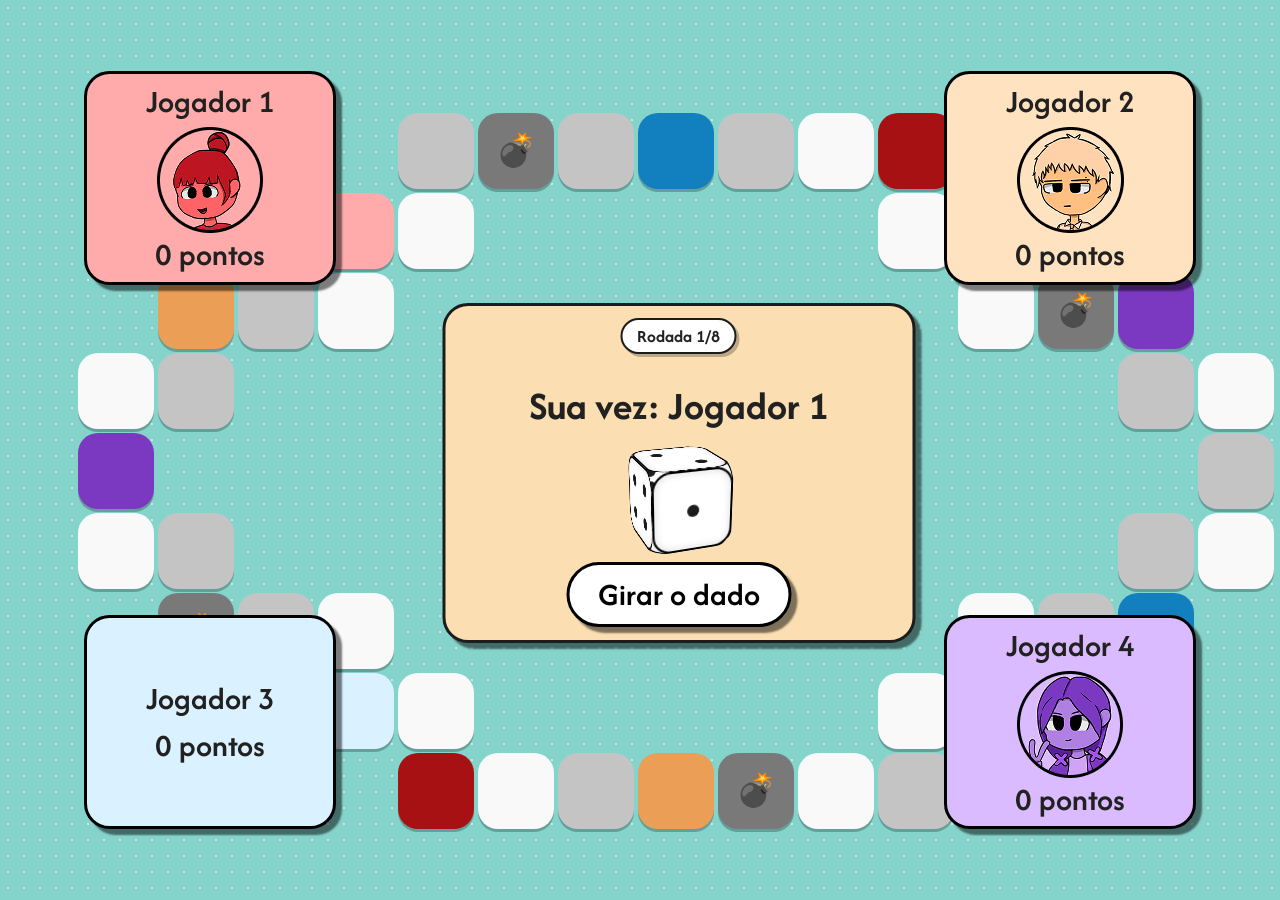
==== pages/tabuleiro.html @ 04c4afb8 "Add files via upload" ====
<!DOCTYPE html>
<html lang="en">

<head>
    <meta charset="UTF-8">
    <meta name="viewport" content="width=device-width, initial-scale=1.0">
    <title>Math Party - Jogo </title>
    <link rel="preconnect" href="https://fonts.googleapis.com">
    <link rel="preconnect" href="https://fonts.gstatic.com" crossorigin>
    <link
        href="https://fonts.googleapis.com/css2?family=Afacad+Flux:wght@100..1000&family=Sour+Gummy:ital,wght@0,100..900;1,100..900&display=swap"
        rel="stylesheet">
    <link rel="stylesheet" href="../style/tabuleiro.css">


</head>

<body>
        <div class="board" id="board">
        <div class="center" id="center">
            <p id="rodadaTexto">Rodada 1/8</p>
            <h2 id="turnoTexto">Sua vez: Jogador 1</h2>

            <div class="dice-scene">
                <div class="dice-tilt">
                    <div class="dice" id="dice">
                        <div class="face face-1">
                            <div class="pip mc"></div>
                        </div>
                        <div class="face face-2">
                            <div class="pip tl"></div>
                            <div class="pip br"></div>
                        </div>
                        <div class="face face-3">
                            <div class="pip tl"></div>
                            <div class="pip mc"></div>
                            <div class="pip br"></div>
                        </div>
                        <div class="face face-4">
                            <div class="pip tl"></div>
                            <div class="pip tr"></div>
                            <div class="pip bl"></div>
                            <div class="pip br"></div>
                        </div>
                        <div class="face face-5">
                            <div class="pip tl"></div>
                            <div class="pip tr"></div>
                            <div class="pip mc"></div>
                            <div class="pip bl"></div>
                            <div class="pip br"></div>
                        </div>
                        <div class="face face-6">
                            <div class="pip tl"></div>
                            <div class="pip tr"></div>
                            <div class="pip ml"></div>
                            <div class="pip mr"></div>
                            <div class="pip bl"></div>
                            <div class="pip br"></div>
                        </div>
                    </div>
                </div>
            </div>

            <button id="rollBtn">Girar o dado</button>
        </div>
    </div>


    <div class="player-card p1">
        <span class="name">Jogador 1</span>
        <img src="../images/adicaoExpressao.png" alt="">
        <span class="score">0 pontos</span>
    </div>

    <div class="player-card p2">
        <span class="name">Jogador 2</span>
        <img src="../images/divisaoExpressao.png" alt="">
        <span class="score">0 pontos</span>
    </div>

    <div class="player-card p3">
        <span class="name">Jogador 3</span>
        <img src="../images/subtracaoExpressao.png" alt="">
        <span class="score">0 pontos</span>
    </div>

    <div class="player-card p4">
        <span class="name">Jogador 4</span>
        <img src="../images/multiplicacaoExpressao.png" alt="">
        <span class="score">0 pontos</span>
    </div>

    <div class="pergunta-overlay" id="perguntaOverlay">
        <div class="pergunta-card">
            <div class="pergunta-header">
                <div class="pergunta-timer">
                    <span class="pergunta-timer-icone">⏱</span>
                    <span id="perguntaTimer">60</span>s
                </div>
                <h2 class="pergunta-titulo">Pergunta:</h2>
                <img class="pergunta-avatar" id="perguntaAvatar" src="" alt="Avatar do jogador">
            </div>

            <div class="pergunta-nivel-badge" id="perguntaNivelBadge"></div>

            <div class="pergunta-corpo">
                <div class="pergunta-imagem-wrap" id="perguntaImagemWrap">
                    <img class="pergunta-imagem" id="perguntaImagem" alt="Imagem de apoio da pergunta">
                </div>
                <p id="perguntaTexto"></p>
            </div>

            <div class="pergunta-opcoes" id="perguntaOpcoes"></div>

            <p class="pergunta-resultado" id="perguntaResultado"></p>

            <div class="pergunta-rodape" id="perguntaRodape"></div>
        </div>
    </div>

    <div class="decisao-overlay" id="decisaoOverlay">
        <div class="decisao-card">
            <span class="decisao-icone">💣</span>
            <h2 class="decisao-titulo">DESAFIO!</h2>
            <p class="decisao-tema">Tema da pergunta:<br><strong id="decisaoTema">—</strong></p>
            <p class="decisao-info" id="decisaoInfo"></p>
            <div class="decisao-opcoes">
                <button type="button" class="decisao-btn aceitar" id="btnAceitarDesafio">Aceitar desafio</button>
                <button type="button" class="decisao-btn transferir" id="btnTransferirDesafio">Transferir desafio</button>
            </div>
        </div>
    </div>

    <div class="decisao-overlay" id="transferOverlay">
        <div class="decisao-card">
            <h2 class="decisao-titulo transfer-titulo">Escolha um jogador para transferir o desafio</h2>
            <p class="decisao-info" id="transferInfoTexto"></p>
            <div class="transfer-lista" id="transferLista"></div>
        </div>
    </div>

    <div class="resultado-overlay" id="resultadoOverlay">
        <div class="resultado-card">
            <div class="resultado-header-badge" id="resultadoHeader">Resultado da pergunta</div>
            <h2 class="resultado-titulo">Resultado</h2>
            <div class="resultado-linhas" id="resultadoLinhas"></div>
            <div class="resultado-botoes">
                <button type="button" class="resultado-btn" id="btnExplicacao">Explicação</button>
                <button type="button" class="resultado-btn principal" id="btnAvancar">Avançar</button>
            </div>
        </div>
    </div>

    <div class="explicacao-overlay" id="explicacaoOverlay">
        <div class="explicacao-topo">
            <span class="explicacao-label">explicação</span>
            <button type="button" class="explicacao-voltar" id="btnFecharExplicacao" aria-label="Voltar">◀</button>
        </div>

        <div class="explicacao-conteudo">
            <h2 class="explicacao-titulo">Explicação</h2>

            <div class="explicacao-card">
                <p class="explicacao-secao-titulo">Pergunta:</p>
                <p class="explicacao-pergunta" id="explicacaoPergunta"></p>

                <div class="explicacao-opcoes" id="explicacaoOpcoes"></div>

                <p class="explicacao-secao-titulo">Solução:</p>
                <p class="explicacao-solucao" id="explicacaoTexto"></p>

                <p class="explicacao-meta" id="explicacaoReferencia"></p>
            </div>
        </div>
    </div>

    <script type="module" src="../script/tabuleiro.js"></script>
</body>
</html>
---- style/tabuleiro.css ----
* {
    padding: 0;
    margin: 0;
    box-sizing: border-box;
    font-family: "Afacad Flux";
}

:root {
    --background-color: #85d4cc;
    --gray-color: #e0e0e0;
    --font-color: #212121;
    --white-color: #ffffff;
    --black-color: #000000;
    --background-tabuleiro: #f9f9f9;

    --purple-color: #7B39C2;
    --purple2-color: #A055E2;
    --ligth-purple-color: #AF7FE2;
    --ligth-purple2-color: #D0A3F7;

    --red-color: #840707;
    --red2-color: #A81113;
    --ligth-red-color: #C92639;
    --ligth-red2-color: #FF6366;

    --blue-color: #0A5184;
    --blue2-color: #127FBE;
    --ligth-blue-color: #4F9BC1;
    --ligth-blue2-color: #7BD0FF;

    --orange-color: #CE8852;
    --orange2-color: #EB9E55;
    --ligth-orange-color: #FFBF83;
    --ligth-orange2-color: #FFD1A9;

    --green-color: #2F8F5B;
    --green2-color: #3FAE72;
    --ligth-green-color: #6FCB9A;
    --ligth-green2-color: #A6E4C2;

    --yellow-color: #C99A1F;
    --yellow2-color: #E0B62E;
    --ligth-yellow-color: #F0CE5E;
    --ligth-yellow2-color: #F7E29B;

    --tema-red-color: #B5402E;
    --tema-red2-color: #D1543F;
    --ligth-tema-red-color: #E48266;
    --ligth-tema-red2-color: #F0AF9B;

    --card1-bg: #FFABAB;
    --card2-bg: #FFE2C0;
    --card3-bg: #DAF2FF;
    --card4-bg: #DABBFF;

    --teal-color: #C4C4C4;
    --teal-light-color: #F9F9F9;
    --bomb-color: #797979;

}

body {
    font-family: 'Afacad Flux', sans-serif;
    min-height: 100vh;
    display: flex;
    align-items: center;
    justify-content: center;
    padding: clamp(1rem, 4vw, 2rem);
    background-color: var(--background-color);
    background-image: radial-gradient(circle, var(--gray-color) 0.060rem, rgba(0, 0, 0, 0) 0.060rem);
    background-size: 1rem 1rem;
    color: var(--font-color);
}

.board {
    position: relative;
    width: 1125px;
    height: 675px;
}

.center {
    position: absolute;
    left: 601px;
    right: 601px;
    top: 360px;
    bottom: 360px;
    transform: translate(-50%, -50%);
    width: 473px;
    height: 340px;
    background: #fbdfb3;
    border: 3px solid #1c1c1c;
    border-radius: clamp(12px, 2vw, 30px);
    box-shadow: 6px 6px 2px 0 rgba(0, 0, 0, 0.50);
    transition: background 0.3s ease;
    display: flex;
    flex-direction: column;
    justify-content: center;
    align-items: center;
    gap: 25px;
}

#turnoTexto {
    font-size: 2.5rem;
}

#rodadaTexto {
    font-size: 1.1rem;
    font-weight: 700;
    background: var(--white-color);
    border: 2px solid #1c1c1c;
    border-radius: 999px;
    padding: 0.25rem 0.9rem;
    box-shadow: 3px 3px 0 rgba(0, 0, 0, 0.25);
    margin: 0;
}


.dice-scene {
    width: 80px;
    height: 80px;
    perspective: 500px;
}

.dice-tilt {
    width: 100%;
    height: 100%;
    transform-style: preserve-3d;
    transform: rotateX(-20deg) rotateY(20deg);
}

.dice {
    width: 80px;
    height: 80px;
    position: relative;
    transform-style: preserve-3d;
    transform: rotateX(0deg) rotateY(0deg);
    transition: transform 1.1s cubic-bezier(.34, 1.56, .64, 1);
}

.face {
    position: absolute;
    width: 80px;
    height: 80px;
    background: #fff;
    border: 2px solid #000;
    border-radius: 18px;
    box-shadow: inset 0 0 8px rgba(0, 0, 0, 0.15);
    display: grid;
    grid-template-columns: repeat(3, 1fr);
    grid-template-rows: repeat(3, 1fr);
    padding: 12px;
}

.face-1 {
    transform: rotateY(0deg) translateZ(40px);
}

.face-6 {
    transform: rotateY(180deg) translateZ(40px);
}

.face-3 {
    transform: rotateY(90deg) translateZ(40px);
}

.face-4 {
    transform: rotateY(-90deg) translateZ(40px);
}

.face-2 {
    transform: rotateX(90deg) translateZ(40px);
}

.face-5 {
    transform: rotateX(-90deg) translateZ(40px);
}

.pip {
    width: 12px;
    height: 12px;
    border-radius: 50%;
    background: #1c1c1c;
    justify-self: center;
    align-self: center;
}

.tl {
    grid-column: 1;
    grid-row: 1;
}

.tr {
    grid-column: 3;
    grid-row: 1;
}

.ml {
    grid-column: 1;
    grid-row: 2;
}

.mc {
    grid-column: 2;
    grid-row: 2;
}

.mr {
    grid-column: 3;
    grid-row: 2;
}

.bl {
    grid-column: 1;
    grid-row: 3;
}

.br {
    grid-column: 3;
    grid-row: 3;
}

#rollBtn {
    width: 225px;
    height: 65px;
    font-size: 2rem;
    font-weight: 600;
    border: 3px solid #000;
    border-radius: 999px;
    background: var(--white-color);
    box-shadow: 6px 6px 2px 0 rgba(0, 0, 0, 0.50);
    cursor: pointer;
    transition: transform 0.1s ease, box-shadow 0.1s ease;
}

#rollBtn:hover:not(:disabled) {
    transform: translateY(-2px);
}

#rollBtn:active:not(:disabled) {
    transform: translateY(2px);
    box-shadow: 0 2px 0 rgba(0, 0, 0, 0.35);
}

#rollBtn:disabled {
    background: var(--gray-color);
    color: #777;
    cursor: not-allowed;
    box-shadow: 0 5px 0 rgba(0, 0, 0, 0.15);
}

.player-card {
    position: absolute;
    width: 252px;
    height: 214px;
    border: 3px solid #000;
    border-radius: clamp(12px, 2vw, 30px);
    box-shadow: 6px 6px 2px 0 rgba(0, 0, 0, 0.50);
    display: flex;
    flex-direction: column;
    align-items: center;
    justify-content: center;
    text-align: center;
}

.player-card.p1 {
    top: 71px;
    left: 84px;
    background: var(--card1-bg);
}

.player-card.p2 {
    top: 71px;
    right: 84px;
    background: var(--card2-bg);
}

.player-card.p3 {
    bottom: 71px;
    left: 84px;
    background: var(--card3-bg);
}

.player-card.p4 {
    bottom: 71px;
    right: 84px;
    background: var(--card4-bg);
}

.player-card .name {
    font-weight: 600;
    font-size: 2rem;
    margin-bottom: 4px;
}


.player-card .score {
    font-weight: 600;
    font-size: 2rem;
}

.player-card.bloqueado {
    opacity: 0.35;
    filter: grayscale(1);
    pointer-events: none;
}

.player-token {
    position: absolute;
    width: 45px;
    height: auto;
    z-index: 10;
    transition: left 0.4s ease, top 0.4s ease, width 0.3s ease;
    filter: drop-shadow(0 2px 4px rgba(0, 0, 0, 0.35));
    pointer-events: none;
}

.crown {
    position: absolute;
    top: -16px;
    left: 10px;
    font-size: 20px;
}

.tile {
    position: absolute;
    width: 75px;
    height: 75px;
    background: #ffffff;
    border-radius: clamp(12px, 2vw, 20px);
    box-shadow: 0 3px 0 rgba(0, 0, 0, 0.25);
    transition: filter 0.15s ease;
}

.tile.pink {
    background: var( --card1-bg);
}

.tile.orange {
    background: var(--card2-bg);
}

.tile.blue {
    background: var(--card3-bg);
}

.tile.purple {
    background: var(--ligth-purple2-color);
}

.tile.teal {
    background: var(--teal-color);
}

.tile.teal-claro {
    background: var(--teal-light-color);
}

.tile.vermelho {
    background: var(--red2-color);
}

.tile.azul2 {
    background: var(--blue2-color);
}

.tile.laranja2 {
    background: var(--orange2-color);
}

.tile.roxo2 {
    background: var(--purple-color);
}

.tile.bomba {
    background: var(--bomb-color);
    display: flex;
    align-items: center;
    justify-content: center;
}

.tile.bomba::after {
    content: "💣";
    font-size: 2rem;
    line-height: 1;
}

/* ---- Modal de pergunta ---- */
.pergunta-overlay {
    position: fixed;
    inset: 0;
    background: rgba(0, 0, 0, 0.55);
    display: none;
    align-items: center;
    justify-content: center;
    z-index: 100;
    padding: 1.5rem;
}

.pergunta-overlay.ativo {
    display: flex;
}

.pergunta-card {
    width: min(700px, 100%);
    background: #fbdfb3;
    border: 3px solid #1c1c1c;
    border-radius: clamp(12px, 2vw, 30px);
    box-shadow: 8px 8px 2px 0 rgba(0, 0, 0, 0.50);
    padding: 1.75rem 2rem;
    display: flex;
    flex-direction: column;
    gap: 1.25rem;
}

.pergunta-header {
    display: flex;
    align-items: center;
    justify-content: space-between;
}

.pergunta-timer {
    display: flex;
    align-items: center;
    gap: 6px;
    font-weight: 600;
    font-size: 1.2rem;
}

.pergunta-timer-icone {
    font-size: 1.2rem;
}

.pergunta-titulo {
    font-size: 2rem;
}

.pergunta-avatar {
    width: 56px;
    height: 56px;
    border-radius: 50%;
    border: 2px solid #1c1c1c;
    object-fit: cover;
    background: var(--white-color);
}

.pergunta-corpo {
    background: var(--white-color);
    border: 3px solid #1c1c1c;
    border-radius: clamp(10px, 1.5vw, 20px);
    box-shadow: 4px 4px 0 rgba(0, 0, 0, 0.25);
    padding: 1.5rem;
    min-height: 110px;
    display: flex;
    flex-direction: column;
    align-items: center;
    justify-content: center;
    gap: 1rem;
}

.pergunta-imagem-wrap {
    display: none;
    width: 100%;
    justify-content: center;
}

.pergunta-imagem-wrap.visivel {
    display: flex;
}

.pergunta-imagem {
    max-width: 100%;
    max-height: 260px;
    border: 2px solid #1c1c1c;
    border-radius: clamp(8px, 1vw, 14px);
    box-shadow: 3px 3px 0 rgba(0, 0, 0, 0.2);
    object-fit: contain;
    background: var(--white-color);
}

.pergunta-corpo p {
    font-size: 1.3rem;
    font-weight: 600;
    text-align: center;
    line-height: 1.4;
}

.pergunta-opcoes {
    display: flex;
    gap: 1rem;
    flex-wrap: wrap;
    justify-content: center;
}

.pergunta-opcao {
    flex: 1 1 160px;
    min-width: 140px;
    padding: 1rem;
    font-size: 1.3rem;
    font-weight: 700;
    text-align: center;
    background: var(--white-color);
    border: 3px solid #1c1c1c;
    border-radius: 999px;
    box-shadow: 4px 4px 0 rgba(0, 0, 0, 0.35);
    cursor: pointer;
    transition: transform 0.1s ease, box-shadow 0.1s ease;
}

.pergunta-opcao:hover:not(:disabled) {
    transform: translateY(-2px);
}

.pergunta-opcao:disabled {
    cursor: not-allowed;
}

.pergunta-opcao.correta {
    background: var(--ligth-green2-color);
    border-color: var(--green-color);
}

.pergunta-opcao.errada {
    background: var(--ligth-red2-color);
    border-color: var(--red-color);
}

.pergunta-rodape {
    font-size: 0.95rem;
    color: #555;
    text-align: left;
}

/* ---- Badge de nível/pontuação (visível dentro do popup de pergunta) ---- */
.pergunta-nivel-badge {
    align-self: center;
    background: var(--white-color);
    border: 2px solid #1c1c1c;
    border-radius: 999px;
    padding: 0.4rem 1rem;
    font-size: 1rem;
    font-weight: 700;
    box-shadow: 3px 3px 0 rgba(0, 0, 0, 0.25);
}

/* ---- Feedback de acerto/erro exibido dentro do popup ---- */
.pergunta-resultado {
    min-height: 1.5rem;
    text-align: center;
    font-size: 1.2rem;
    font-weight: 700;
}

.pergunta-resultado.positivo {
    color: var(--green-color);
}

.pergunta-resultado.negativo {
    color: var(--red2-color);
}

/* ---- Janela de Decisão (casa-bomba) e Janela de Transferência ---- */
.decisao-overlay {
    position: fixed;
    inset: 0;
    background: rgba(0, 0, 0, 0.55);
    display: none;
    align-items: center;
    justify-content: center;
    z-index: 100;
    padding: 1.5rem;
}

.decisao-overlay.ativo {
    display: flex;
}

.decisao-card {
    width: min(480px, 100%);
    background: #fbdfb3;
    border: 3px solid #1c1c1c;
    border-radius: clamp(12px, 2vw, 30px);
    box-shadow: 8px 8px 2px 0 rgba(0, 0, 0, 0.50);
    padding: 2rem 2rem 1.75rem;
    display: flex;
    flex-direction: column;
    align-items: center;
    gap: 1rem;
    text-align: center;
}

.decisao-icone {
    font-size: 2.5rem;
    line-height: 1;
}

.decisao-titulo {
    font-size: 1.8rem;
    font-weight: 700;
}

.decisao-titulo.transfer-titulo {
    font-size: 1.4rem;
}

.decisao-tema {
    font-size: 1.1rem;
    line-height: 1.4;
}

.decisao-tema strong {
    font-size: 1.25rem;
}

.decisao-info {
    font-size: 0.95rem;
    color: #444;
    line-height: 1.4;
}

.decisao-opcoes {
    display: flex;
    gap: 1rem;
    flex-wrap: wrap;
    justify-content: center;
    width: 100%;
    margin-top: 0.25rem;
}

.decisao-btn {
    flex: 1 1 160px;
    min-width: 150px;
    padding: 0.9rem 1rem;
    font-size: 1.1rem;
    font-weight: 700;
    text-align: center;
    background: var(--white-color);
    border: 3px solid #1c1c1c;
    border-radius: 999px;
    box-shadow: 4px 4px 0 rgba(0, 0, 0, 0.35);
    cursor: pointer;
    transition: transform 0.1s ease, box-shadow 0.1s ease;
}

.decisao-btn:hover {
    transform: translateY(-2px);
}

.decisao-btn:active {
    transform: translateY(2px);
    box-shadow: 0 2px 0 rgba(0, 0, 0, 0.35);
}

.decisao-btn.aceitar {
    background: var(--ligth-green2-color);
    border-color: var(--green-color);
}

.decisao-btn.transferir {
    background: var(--ligth-blue2-color);
    border-color: var(--blue-color);
}

/* ---- Lista de jogadores para transferir o desafio ---- */
.transfer-lista {
    display: flex;
    gap: 1.25rem;
    flex-wrap: wrap;
    justify-content: center;
    width: 100%;
    margin-top: 0.25rem;
}

.transfer-item {
    display: flex;
    flex-direction: column;
    align-items: center;
    gap: 0.5rem;
    width: 110px;
}

.transfer-avatar {
    width: 64px;
    height: 64px;
    border-radius: 50%;
    border: 3px solid #1c1c1c;
    object-fit: cover;
    background: var(--white-color);
    box-shadow: 3px 3px 0 rgba(0, 0, 0, 0.25);
}

.transfer-nome {
    font-size: 0.95rem;
    font-weight: 700;
    text-align: center;
}

.transfer-btn {
    padding: 0.4rem 1.1rem;
    font-size: 0.95rem;
    font-weight: 700;
    background: var(--white-color);
    border: 2px solid #1c1c1c;
    border-radius: 999px;
    box-shadow: 3px 3px 0 rgba(0, 0, 0, 0.35);
    cursor: pointer;
    transition: transform 0.1s ease, box-shadow 0.1s ease;
}

.transfer-btn:hover {
    transform: translateY(-2px);
}

.transfer-btn:active {
    transform: translateY(2px);
    box-shadow: 0 1px 0 rgba(0, 0, 0, 0.35);
}

/* ---- Tela de Resultado (pop-up igual ao das perguntas, com fundo escurecido) ---- */
.resultado-overlay {
    position: fixed;
    inset: 0;
    background: rgba(0, 0, 0, 0.55);
    display: none;
    align-items: center;
    justify-content: center;
    z-index: 105;
    padding: 1.5rem;
}

.resultado-overlay.ativo {
    display: flex;
}

.resultado-card {
    width: min(520px, 100%);
    border: 3px solid #1c1c1c;
    border-radius: clamp(12px, 2vw, 30px);
    box-shadow: 8px 8px 2px 0 rgba(0, 0, 0, 0.50);
    padding: 1.75rem 2rem;
    display: flex;
    flex-direction: column;
    align-items: center;
    gap: 1.25rem;
}

.resultado-overlay.tema-normal .resultado-card {
    background: #fbdfb3;
}

.resultado-overlay.tema-desafio .resultado-card {
    background: #e2cffb;
}

.resultado-header-badge {
    align-self: flex-start;
    background: var(--white-color);
    border: 2px solid #1c1c1c;
    border-radius: 999px;
    padding: 0.35rem 0.9rem;
    font-size: 0.85rem;
    font-weight: 700;
    box-shadow: 3px 3px 0 rgba(0, 0, 0, 0.25);
}

.resultado-titulo {
    font-family: 'Sour Gummy', cursive;
    text-align: center;
    font-size: 2.2rem;
    -webkit-text-stroke: 1px #1c1c1c;
}

.resultado-linhas {
    width: 100%;
    display: flex;
    flex-direction: column;
    gap: 1rem;
}

.resultado-linha {
    display: flex;
    align-items: center;
    justify-content: space-between;
    gap: 1rem;
    padding-top: 1rem;
    border-top: 2px solid rgba(28, 28, 28, 0.25);
}

.resultado-linhas .resultado-linha:first-child {
    border-top: none;
    padding-top: 0;
}

.resultado-esquerda {
    display: flex;
    flex-direction: column;
    align-items: center;
    gap: 0.3rem;
    min-width: 92px;
}

.resultado-avatar {
    width: 64px;
    height: 64px;
    border-radius: 50%;
    border: 2px solid #1c1c1c;
    object-fit: cover;
    background: var(--white-color);
}

.resultado-nome {
    font-weight: 700;
    font-size: 0.95rem;
    text-align: center;
}

.resultado-pontos {
    font-size: 0.85rem;
    color: #3a3a3a;
    text-align: center;
}

.resultado-direita {
    display: flex;
    flex-direction: column;
    align-items: flex-end;
    gap: 0.5rem;
    flex: 1;
}

.resultado-status-texto {
    font-weight: 700;
    font-size: 1.15rem;
    text-align: right;
}

.resultado-opcoes-wrap {
    display: flex;
    gap: 0.5rem;
    flex-wrap: wrap;
    justify-content: flex-end;
}

.resultado-opcao {
    padding: 0.4rem 1rem;
    border-radius: 999px;
    border: 2px solid #1c1c1c;
    font-weight: 700;
    font-size: 0.95rem;
    white-space: nowrap;
}

.resultado-opcao.correta {
    background: var(--ligth-green2-color);
    border-color: var(--green-color);
}

.resultado-opcao.errada {
    background: var(--ligth-red2-color);
    border-color: var(--red-color);
}

.resultado-botoes {
    width: 100%;
    display: flex;
    gap: 1rem;
}

.resultado-btn {
    flex: 1 1 160px;
    padding: 0.9rem 1rem;
    font-size: 1.05rem;
    font-weight: 700;
    text-align: center;
    background: var(--white-color);
    border: 3px solid #1c1c1c;
    border-radius: 999px;
    box-shadow: 4px 4px 0 rgba(0, 0, 0, 0.35);
    cursor: pointer;
    transition: transform 0.1s ease, box-shadow 0.1s ease;
}

.resultado-btn:hover {
    transform: translateY(-2px);
}

.resultado-btn:active {
    transform: translateY(2px);
    box-shadow: 0 2px 0 rgba(0, 0, 0, 0.35);
}

.resultado-btn.principal {
    background: var(--ligth-green2-color);
    border-color: var(--green-color);
}

/* ---- Tela de explicação/solução da pergunta (pop-up de tela cheia, fundo claro) ---- */
.explicacao-overlay {
    position: fixed;
    inset: 0;
    background: #eef0f1;
    display: none;
    flex-direction: column;
    align-items: center;
    z-index: 110;
    padding: clamp(1.25rem, 3vw, 2.5rem);
    overflow-y: auto;
}

.explicacao-overlay.ativo {
    display: flex;
}

.explicacao-topo {
    width: 100%;
    max-width: 680px;
    display: flex;
    flex-direction: column;
    align-items: flex-start;
    gap: 0.9rem;
    margin-bottom: 0.75rem;
}

.explicacao-label {
    font-size: 0.95rem;
    color: #8b8b8b;
}

.explicacao-voltar {
    width: 44px;
    height: 44px;
    border-radius: 12px;
    background: #1c1c1c;
    color: var(--white-color);
    border: none;
    font-size: 1.1rem;
    display: flex;
    align-items: center;
    justify-content: center;
    cursor: pointer;
    transition: transform 0.1s ease;
}

.explicacao-voltar:hover {
    transform: translateY(-2px);
}

.explicacao-conteudo {
    width: 100%;
    max-width: 680px;
    display: flex;
    flex-direction: column;
    align-items: center;
    gap: 1.5rem;
}

.explicacao-titulo {
    font-family: 'Sour Gummy', cursive;
    text-align: center;
    font-size: clamp(2.2rem, 5vw, 3rem);
    -webkit-text-stroke: 1px #1c1c1c;
}

.explicacao-card {
    width: 100%;
    background: var(--white-color);
    border: 3px solid #1c1c1c;
    border-radius: clamp(12px, 2vw, 30px);
    box-shadow: 8px 8px 2px 0 rgba(0, 0, 0, 0.50);
    padding: 1.75rem 2rem;
    display: flex;
    flex-direction: column;
    align-items: center;
    gap: 1rem;
}

.explicacao-secao-titulo {
    font-weight: 800;
    font-size: 1.15rem;
    text-align: center;
}

.explicacao-pergunta,
.explicacao-solucao {
    font-size: 1.05rem;
    line-height: 1.5;
    text-align: center;
}

.explicacao-opcoes {
    display: flex;
    gap: 1rem;
    flex-wrap: wrap;
    justify-content: center;
    width: 100%;
}

.explicacao-opcao {
    flex: 1 1 140px;
    min-width: 120px;
    padding: 0.9rem 1rem;
    font-size: 1.15rem;
    font-weight: 700;
    text-align: center;
    background: var(--white-color);
    border: 3px solid #1c1c1c;
    border-radius: 999px;
    box-shadow: 4px 4px 0 rgba(0, 0, 0, 0.35);
}

.explicacao-opcao.correta {
    background: var(--ligth-green2-color);
    border-color: var(--green-color);
}

.explicacao-meta {
    font-size: 0.85rem;
    color: #555;
    text-align: center;
}

#token {
    position: absolute;
    width: 3.4%;
    height: 5%;
    border-radius: 50%;
    background: #d4533e;
    border: 3px solid #fff;
    box-shadow: 0 2px 6px rgba(0, 0, 0, 0.3);
    transition: left 0.4s ease, top 0.4s ease;
    pointer-events: none;
    z-index: 10;
}
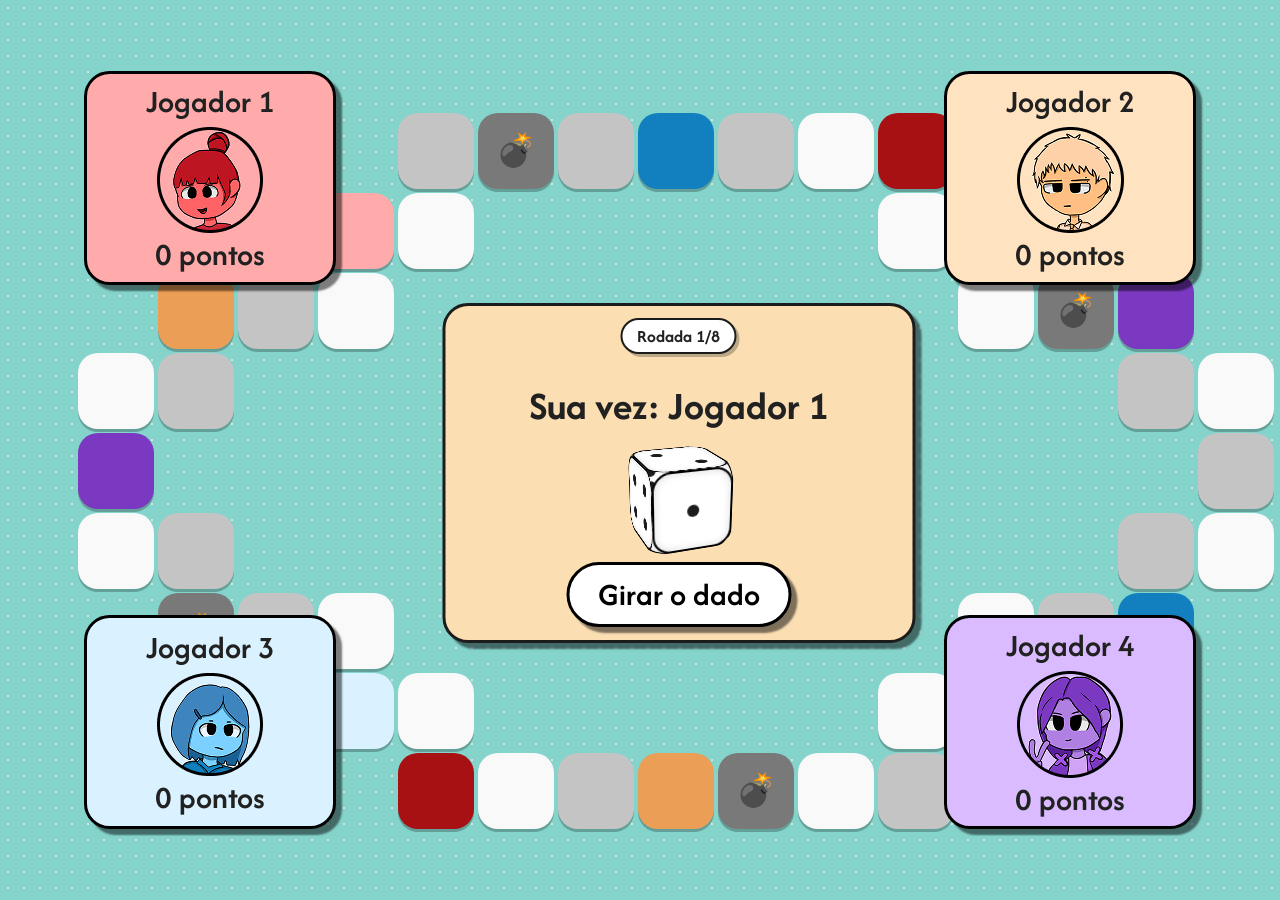
==== commit 06b362ac: "Update tabuleiro.html" ====
--- a/pages/tabuleiro.html
+++ b/pages/tabuleiro.html
@@ -141,7 +141,6 @@
 
     <div class="resultado-overlay" id="resultadoOverlay">
         <div class="resultado-card">
-            <div class="resultado-header-badge" id="resultadoHeader">Resultado da pergunta</div>
             <h2 class="resultado-titulo">Resultado</h2>
             <div class="resultado-linhas" id="resultadoLinhas"></div>
             <div class="resultado-botoes">
@@ -176,4 +175,4 @@
 
     <script type="module" src="../script/tabuleiro.js"></script>
 </body>
-</html>+</html>
